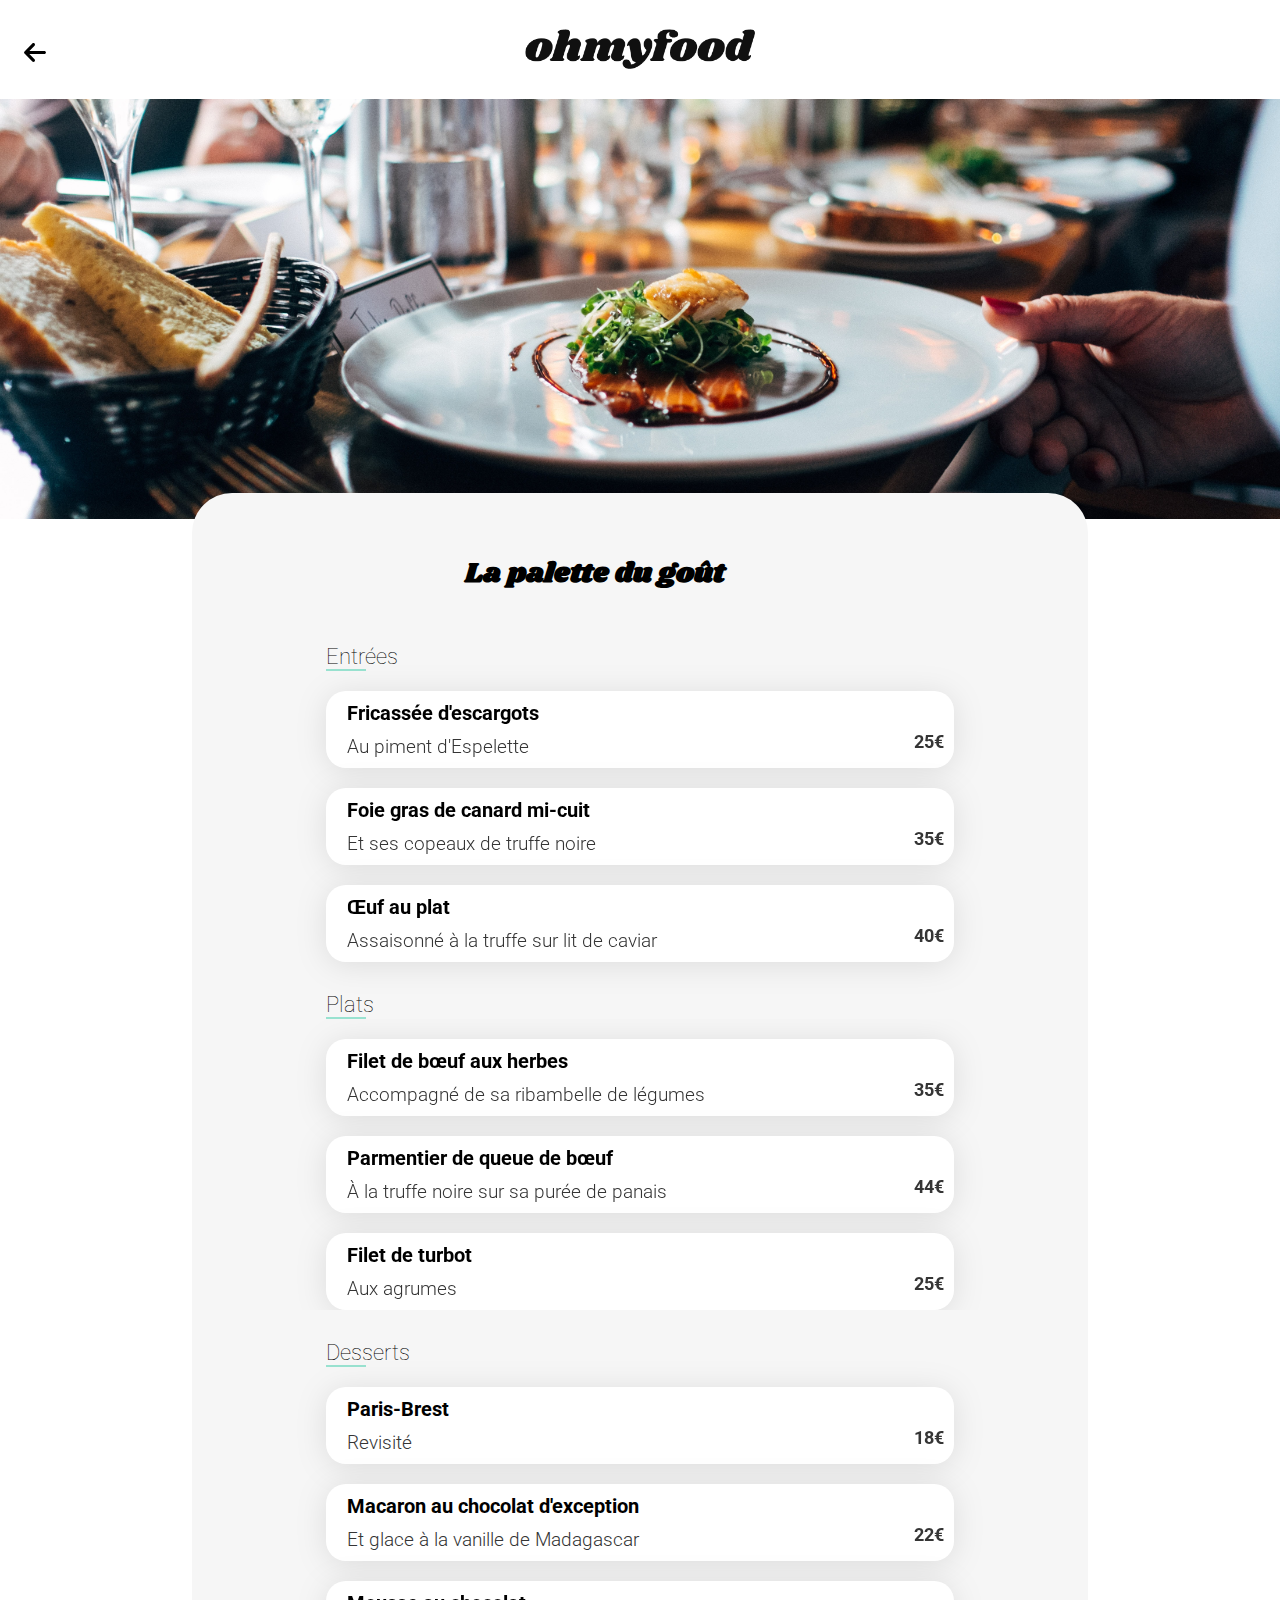
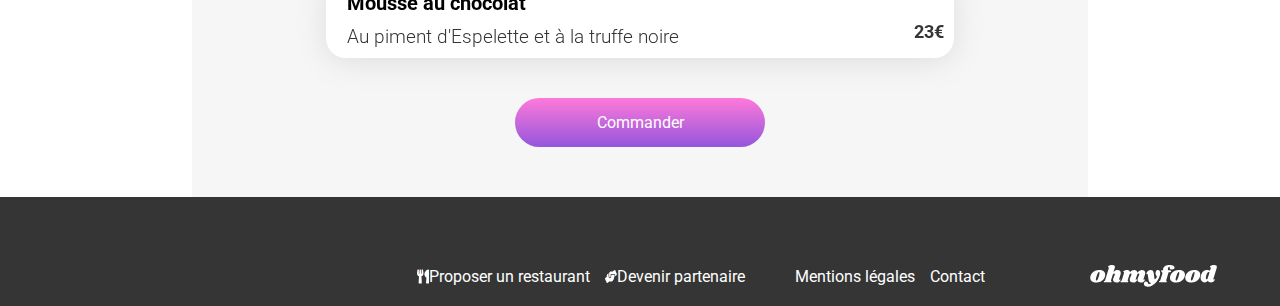
==== restaurants_menu/menu1.html @ 9980b06d "changement" ====
<!DOCTYPE html>
<html lang="fr">

<head>
    <meta charset="utf-8">
    <meta name="viewport" content="width=device-width, initial-scale=1.0">
    <title>ohmyfood</title>
    <link rel="preconnect" href="https://fonts.googleapis.com">
    <link rel="preconnect" href="https://fonts.gstatic.com" crossorigin>
    <link
        href="https://fonts.googleapis.com/css2?family=Roboto:ital,wght@0,100;0,300;0,400;0,500;0,700;0,900;1,100;1,300;1,400;1,500;1,700;1,900&display=swap"
        rel="stylesheet">
    <link rel="stylesheet" href="../style.css">
    <link rel="stylesheet" href="https://cdnjs.cloudflare.com/ajax/libs/font-awesome/6.5.2/css/all.min.css"
        integrity="sha512-SnH5WK+bZxgPHs44uWIX+LLJAJ9/2PkPKZ5QiAj6Ta86w+fsb2TkcmfRyVX3pBnMFcV7oQPJkl9QevSCWr3W6A=="
        crossorigin="anonymous" referrerpolicy="no-referrer" />
    <link rel="preconnect" href="https://fonts.googleapis.com">
    <link rel="preconnect" href="https://fonts.gstatic.com" crossorigin>
    <link href="https://fonts.googleapis.com/css2?family=Shrikhand&display=swap" rel="stylesheet">
</head>

<body class="background-gray">
    <header class="headmenu__background">
        <a href="../index.html"><img class="header__arrow" src="../images/logo/arrow.svg" alt="petite_fleche"></a>
        <div class="flex-center align__item">
            <img class="headmenu__logo margin-bottom" src="../images/logo/ohmyfood.png" alt="logomenu">
        </div>
        <div class="menu__image">
            <img class="headmenu__image headmenu__image_position" src="../images/restaurants/jay-wennington-N_Y88TWmGwA-unsplash.jpg"
                alt="Image de la chambre d'hôtel montrant un lit">
        </div>
    </header>
    <section class="menu__background">
        <div class="title__heart">
            <h2 class="headmenu__title margin-left">La palette du goût</h2>
            <div class="heart__check">
                <input class="heart__input heart__position" type="checkbox">
                <i class="fa-solid fa-heart fa-2x"></i>
                <i class="fa-regular fa-heart fa-2x"></i>
                </input>
            </div>
        </div>
        <h3 class="menu__recette menu__recette_padding margin-left">Entrées</h3>
            <div class="menu__all">
                <article class="menu__contain">
                    <div class="menu__card_txt">
                        <h4 class="menu__card_plat padding__left">Fricassée d'escargots</h4>
                        <p class="menu__card_acc padding__left">Au piment d'Espelette </p>
                    </div>
                    <div class="price">
                        <p class="menu__card_price">25€</p>
                        <div class="check"><img class="check__image" src="../images/logo/Check.svg" alt="logo-valide">
                        </div>
                    </div>
                </article>
                <article class="menu__contain">
                    <div class="menu__card_txt">
                        <h4 class="menu__card_plat padding__left">Foie gras de canard mi-cuit</h4>
                        <p class="menu__card_acc padding__left">Et ses copeaux de truffe noire</p>
                    </div>
                    <div class="price">
                        <p class="menu__card_price">35€</p>
                        <div class="check"><img class="check__image" src="../images/logo/Check.svg" alt="logo-valide">
                        </div>
                    </div>
                </article>
                <article class="menu__contain">
                    <div class="menu__card_txt truncate">
                        <h4 class="menu__card_plat padding__left">Œuf au plat</h4>
                        <p class="menu__card_acc padding__left truncate">Assaisonné à la truffe sur lit de caviar</p>
                    </div>
                    <div class="price">
                        <p class="menu__card_price">40€</p>
                        <div class="check"><img class="check__image" src="../images/logo/Check.svg" alt="logo-valide">
                        </div>
                    </div>
                </article>
            </div>
            <h3 class="menu__recette menu__recette_padding margin-left">Plats</h3>
                <div class="menu__all truncate">
                    <article class="menu__contain">
                        <div class="menu__card_txt truncate">
                            <h4 class="menu__card_plat padding__left menu__width">Filet de bœuf aux herbes</h4>
                            <p class="menu__card_acc padding__left truncate">Accompagné de sa ribambelle de légumes</p>
                        </div>
                        <div class="price">
                            <p class="price menu__card_price">35€</p>
                            <div class="check"><img class="check__image" src="../images/logo/Check.svg" alt="logo-valide">
                            </div>
                        </div>
                    </article>
                    <article class="menu__contain">
                        <div class="menu__card_txt truncate">
                            <h4 class="menu__card_plat padding__left">Parmentier de queue de bœuf</h4>
                            <p class="menu__card_acc padding__left truncate">À la truffe noire sur sa purée de panais
                            </p>
                        </div>
                        <div class="price">
                            <p class="menu__card_price">44€</p>
                            <div class="check"><img class="check__image" src="../images/logo/Check.svg" alt="logo-valide">
                            </div>
                        </div>
                    </article>
                    <article class="menu__contain">
                        <div class="menu__card_txt">
                            <h4 class="menu__card_plat padding__left">Filet de turbot</h4>
                            <p class="menu__card_acc padding__left">Aux agrumes</p>
                        </div>
                        <div class="price">
                            <p class="menu__card_price">25€</p>
                            <div class="check"><img class="check__image" src="../images/logo/Check.svg" alt="logo-valide">
                            </div>
                        </div>
                    </article>
                </div>
                <h3 class="menu__recette menu__recette_padding margin-left">Desserts</h3>
                    <div class="menu__all">
                        <article class="menu__contain">
                            <div class="menu__card_txt truncate">
                                <h4 class="menu__card_plat padding__left truncate">Paris-Brest</h4>
                                <p class="menu__card_acc padding__left truncate">Revisité </p>
                            </div>
                            <div class="price">
                                <p class="menu__card_price">18€</p>
                                <div class="check"><img class="check__image" src="../images/logo/Check.svg"
                                        alt="logo-valide"></div>
                            </div>
                        </article>
                        <article class="menu__contain">
                            <div class="menu__card_txt truncate">
                                <h4 class="menu__card_plat padding__left truncate">Macaron au chocolat d'exception </h4>
                                <p class="menu__card_acc padding__left truncate">Et glace à la vanille de Madagascar</p>
                            </div>
                            <div class="price">
                                <p class="menu__card_price">22€</p>
                                <div class="check"><img class="check__image" src="../images/logo/Check.svg"
                                        alt="logo-valide"></div>
                            </div>
                        </article>
                        <article class="menu__contain">
                            <div class="menu__card_txt truncate">
                                <h4 class="menu__card_plat padding__left">Mousse au chocolat</h4>
                                <p class="menu__card_acc padding__left truncate">Au piment d'Espelette et à la truffe
                                    noire</p>
                            </div>
                            <div class="price">
                                <p class="menu__card_price">23€</p>
                                <div class="check"><img class="check__image" src="../images/logo/Check.svg"
                                        alt="logo-valide"></div>
                            </div>
                        </article>
                    </div>
                    <div class="flex-center margin__top">
                        <bouton class="cta__button cta__button_txt center" type="button">Commander</bouton>
                    </div>
    </section>
	<footer class="footer">
		<img class="footer__logo logo__mobile" src="../images/logo/ohmyfoodwhite.svg" alt="logo-omf">
		<div class="footer__icones">
			<img src="../images/logo/fourchette.svg" alt="petite fourchette">
			<a class="footer__link" href="#">Proposer un restaurant</a>
		</div>
		<div class="footer__icones">
			<img src="../images/logo/changement.svg" alt="fleche-qui-se-croise">
			<a class="footer__link" href="#">Devenir partenaire</a>
		</div>
		<a class="footer__link footer__dekstop_margin" href="#">Mentions légales</a>
		<a class="footer__link" href="#">Contact</a>
		<img class="footer__logo footer__dekstop_logo" src="../images/logo/ohmyfoodwhite.svg" alt="logo-omf">
	</footer>
</body>
---- style.css ----
* {
  box-sizing: border-box;
}

html {
  scroll-behavior: smooth;
}

body {
  margin: 0 auto;
  font-family: "roboto", sans-serif;
}

#gradient-vertical {
  --color-stop-1: #9356DC;
  --color-stop-2: #FF79DA;
}

.flex-center {
  display: flex;
  justify-content: center;
}

.align__item {
  align-items: center;
}

.center {
  text-align: center;
}

h2,
h3 {
  font-size: 28px;
  padding-top: 30px;
  margin: 0;
}

.margin__top {
  margin-top: 40px;
}

.margin-left,
.margin-left_title {
  margin-left: 20px;
}

.padding__left {
  padding-left: 21px;
}

.top__radius {
  border-top-left-radius: 20px;
  border-top-right-radius: 20px;
}

p {
  color: #353535;
  font-size: 18px;
  font-weight: 300;
}

.white-space {
  white-space: nowrap;
}

a {
  text-decoration: none;
  color: #353535;
}

/*HEADER*/
.header__logo {
  width: 220px;
  margin-top: 20px;
  margin-bottom: 20px;
}

.header__location {
  gap: 15px;
  background-color: #EAEAEA;
  filter: drop-shadow(0px 2px 4px #7d7d7d);
}
.header__location p {
  font-weight: 500;
  color: #353535;
  gap: 10px;
}

/*CTA*/
.cta {
  background-color: #F6F6F6;
}

.cta__button {
  padding: 15px;
  width: 250px;
  background: linear-gradient(#FF79DA, #9356DC);
  border-radius: 30px;
  margin-bottom: 50px;
  transition: 300ms;
  border: white;
}
.cta__button:hover {
  opacity: 0.9;
  cursor: pointer;
  transform: scale(1.02);
}

.cta__button_txt {
  color: white;
  font-size: 16px;
}

/*Fonctionnement*/
.fonctionnement {
  margin-top: 50px;
  margin-bottom: 50px;
  display: flex;
  flex-direction: column;
  gap: 25px;
}
.fonctionnement img {
  width: 15px;
  margin-left: 10px;
}

.fonctionnement__button {
  z-index: 2;
  padding: 10px;
  width: 80%;
  border-radius: 25px;
  filter: drop-shadow(0px 2px 5px rgba(7, 7, 7, 0.2));
}

.fonctionnement__button_flex {
  display: flex;
  align-items: center;
  height: 70px;
  gap: 25px;
  background-color: #F6F6F6;
  color: black;
}

.fonctionnement__round {
  z-index: 3;
  position: relative;
  top: 22px;
  left: 10px;
  display: flex;
  justify-content: center;
  align-items: center;
  background-color: #9356DC;
  width: 22px;
  height: 22px;
  padding: 8px;
  border-radius: 50%/50%;
}

.fonctionnement__round_number {
  color: white;
  font-size: 14px;
}

/*Restaurants*/
.background__resto_mobile {
  background-color: #F6F6F6;
  position: relative;
  top: 10px;
}

.all__restocard {
  gap: 30px;
  display: flex;
  flex-direction: column;
  padding-bottom: 130px;
}
.all__restocard .restaurant__title {
  display: none;
}

.restaurant__title {
  display: none;
}

.restaurant__card {
  position: relative;
}

.restocard {
  justify-content: center;
  display: flex;
  flex-direction: column;
  width: 89%;
}
.restocard img {
  margin-top: 0px;
  -o-object-fit: cover;
     object-fit: cover;
  height: 250px;
  border-top-left-radius: 20px;
  border-top-right-radius: 20px;
}
.restocard .restocard__info {
  display: flex;
  justify-content: space-between;
  background-color: white;
  border-bottom-left-radius: 20px;
  border-bottom-right-radius: 20px;
  filter: drop-shadow(0px 3px 15px rgba(0, 0, 0, 0.1));
  padding: 10px 0px;
}
.restocard .restocard__info_title {
  font-size: large;
  padding: 0;
  margin-top: 10px;
}
.restocard .restocard__info_txt {
  margin-top: 5px;
  margin-bottom: 5px;
}

.restocard__nouveau {
  display: flex;
  justify-content: end;
  line-height: 0px;
  height: 0px;
}

.restocard__nouveau_position {
  position: relative;
  top: 10px;
  right: 20px;
}

.heart__position {
  position: relative;
  top: 30px;
}

.restocard__nouveau_badge {
  padding: 20px;
  background-color: #99E2D0;
  color: #008766;
  align-items: center;
  font-weight: 500;
}

.heart__check {
  display: flex;
  flex-direction: column;
  align-items: center;
  overflow: hidden;
  width: 70px;
  height: 50px;
}

.heart__check_position {
  position: absolute;
  bottom: 30px;
  right: 50px;
}

.heart__input {
  z-index: 100;
  flex-direction: column;
  height: 40px;
  width: 20px;
  opacity: 0;
}

.fa-solid {
  background: -webkit-linear-gradient(#FF79DA, #9356DC);
  background-clip: text;
  -webkit-background-clip: text;
  -webkit-text-fill-color: transparent;
  text-align: center;
  display: none !important;
  z-index: 10;
}

.fa-regular {
  cursor: pointer;
  z-index: 10;
}

.heart__input:checked + .fa-solid {
  display: block !important;
  display: flex;
  align-items: center;
}

/*footer*/
.footer {
  background-color: #353535;
  padding-left: 20px;
  display: flex;
  flex-direction: column;
}
.footer a {
  color: white;
}
.footer p {
  color: white;
  margin: 10px 0px;
  font-size: 16px;
  cursor: pointer;
}
.footer .footer__icones {
  display: flex;
  flex-direction: row;
}
.footer .footer__icones img {
  width: 12px;
}
.footer .footer__link {
  margin: 5px;
}
.footer .footer__logo {
  width: 180px;
  padding-top: 20px;
  padding-bottom: 20px;
}
.footer .footer__dekstop_logo {
  display: none;
}

@media (min-width: 1024px) {
  /*index version dekstop*/
  .title__homepage {
    font-size: 40px;
  }
  .header__location {
    filter: none;
  }
  /*Restaurants*/
  .background__resto {
    background-color: #F6F6F6;
    width: 100%;
  }
  .all__restocard {
    flex-direction: row;
    flex-wrap: wrap;
    justify-content: center;
    padding-bottom: 30px;
    gap: 0px;
    margin-top: 40px;
  }
  .all__restocard .restaurant__title {
    display: block;
  }
  .restaurant__title {
    display: block;
  }
  .restocard {
    display: flex;
    flex-direction: column;
    padding: 20px 20px;
  }
  .restocard img {
    margin-top: 0px;
    -o-object-fit: cover;
       object-fit: cover;
    height: 250px;
    border-top-left-radius: 20px;
    border-top-right-radius: 20px;
  }
  .restaurant__card {
    position: relative;
    width: 38%;
  }
  .padding__left_dekstop {
    padding-left: 15%;
  }
  .margin-left_title {
    margin-left: 0px;
  }
  /*Fonctionnement*/
  
  .fonctionnement {
    margin-top: 0px;
    margin-bottom: 0px;
    display: grid;
    grid-template-columns: 24% 24% 24%;
    justify-content: center;
    padding-bottom: 30px;
    padding-top: 40px;
    gap: 0px;
    padding-right: 80px;
    flex-wrap: wrap;
  }
  .fonctionnement__txt {
    width: 180px;
    margin-right: 80px;
  }
  .fonctionnement__button {
    display: flex;
    align-items: center;
    padding-left: 10px;
    padding-right: 0px;
    width: 90%;
    background-color: #F6F6F6;
    color: black;
    height: 70px;
  }
  .fonctionnement__button_flex {
    z-index: 2;
    padding: 10px;
    border-radius: 25px;
    filter: drop-shadow(0px 2px 5px rgba(7, 7, 7, 0.2));
  }
  .heart__check_position {
    position: absolute;
    bottom: 40px;
    right: 50px;
  }
  /*footer*/
  .footer {
    flex-direction: row;
    justify-content: flex-end;
    gap: 15px;
    padding-top: 60px;
    padding-right: 10px;
    padding-bottom: 10px;
  }
  .footer .footer__logo {
    margin-left: 60px;
    padding: 0;
  }
  .footer .footer__link {
    margin: 10px;
    margin-left: 0px;
    margin-right: 0px;
  }
  .footer .footer__dekstop_margin {
    margin-left: 35px;
  }
  .footer .footer__dekstop_logo {
    margin-left: 90px;
    display: block;
  }
  .logo__mobile {
    display: none;
  }
}
/*header menu*/
.header__arrow {
  width: 30px;
  height: 25px;
  position: relative;
  top: 40px;
  left: 20px;
}

.headmenu__background {
  background-color: white;
}

.headmenu__image {
  width: 100%;
  height: 420px;
  -o-object-fit: cover;
     object-fit: cover;
  z-index: 2;
}

.headmenu__image_position {
  position: relative;
  top: 35px;
}

.headmenu__title {
  font-family: "shrikhand", serif;
  font-size: 28px;
}

/*section menu*/
.headmenu__logo {
  width: 230px;
}

.title__heart {
  display: flex;
  flex-direction: row;
  justify-content: center;
  gap: 40px;
  align-items: center;
}

.heart__top {
  margin-top: 9px;
}

.menu__all {
  display: flex;
  flex-direction: column;
  align-items: center;
}

.menu__background {
  background-color: #F6F6F6;
  border-radius: 40px;
  border-bottom-right-radius: 0px;
  border-bottom-left-radius: 0px;
  z-index: 3;
  width: 100%;
  position: relative;
}

.menu__contain {
  display: flex;
  flex-direction: row;
  justify-content: space-between;
  width: 90%;
  border-radius: 20px;
  margin-top: 20px;
  background-color: white;
  filter: drop-shadow(0px 3px 15px rgba(0, 0, 0, 0.1));
  overflow: hidden;
}
.menu__contain:hover .menu__contain {
  margin: 0;
}

.menu__padding {
  padding-top: 10px;
  padding-bottom: 10px;
}

.menu__recette {
  font-size: 22px;
  font-weight: lighter;
}

.menu__recette_padding {
  border-bottom: #99E2D0 2px solid;
  width: 40px;
}

.menu__card_txt {
  width: 90%;
}

.menu__card_plat {
  font-size: 20px;
  margin-top: 10px;
  margin-bottom: 10px;
}

.menu__card_acc {
  font-size: 19px;
  margin-top: 10px;
  padding-bottom: 10px;
  margin-bottom: 0;
}

.menu__card_price {
  color: #353535;
  font-weight: bold;
  margin-top: 40px;
  margin-right: 5px;
  margin-bottom: 0px;
}

.check {
  background-color: #99e2D0;
  width: 70px;
  margin-right: -70px;
  transition: 440ms;
}

.check__image {
  position: relative;
  top: 26px;
  left: 21px;
  width: 23px;
}

.price {
  display: flex;
  flex-direction: row;
  gap: 20px;
}

.menu__contain:hover .check {
  margin: 0;
}

.truncate {
  overflow: hidden;
  white-space: nowrap;
  text-overflow: ellipsis;
}

@media screen and (min-width: 1024px) {
  .headmenu__image_position {
    top: 10px;
  }
  /*section menu*/
  .title__heart {
    display: flex;
    flex-direction: row;
    justify-content: center;
    gap: 40px;
    margin-bottom: 20px;
  }
  .menu__contain {
    display: flex;
    flex-direction: row;
    justify-content: space-between;
    width: 70%;
  }
  .menu__background {
    width: 70%;
    margin-right: auto;
    margin-left: auto;
    position: relative;
    bottom: 0;
    padding-top: 30px;
  }
  .menu__recette {
    font-size: 22px;
    font-weight: lighter;
    margin-left: 15%;
  }
  .menu__image {
    position: relative;
    top: 20px;
  }
  .check {
    background-color: #99e2D0;
    margin-right: -60px;
    width: 60px;
  }
  .check__image {
    position: relative;
    top: 26px;
    left: 18px;
    width: 23px;
  }
  .menu__card_price {
    margin-right: 5px;
  }
  .price {
    display: flex;
    flex-direction: row;
    gap: 5px;
  }
}/*# sourceMappingURL=style.css.map */
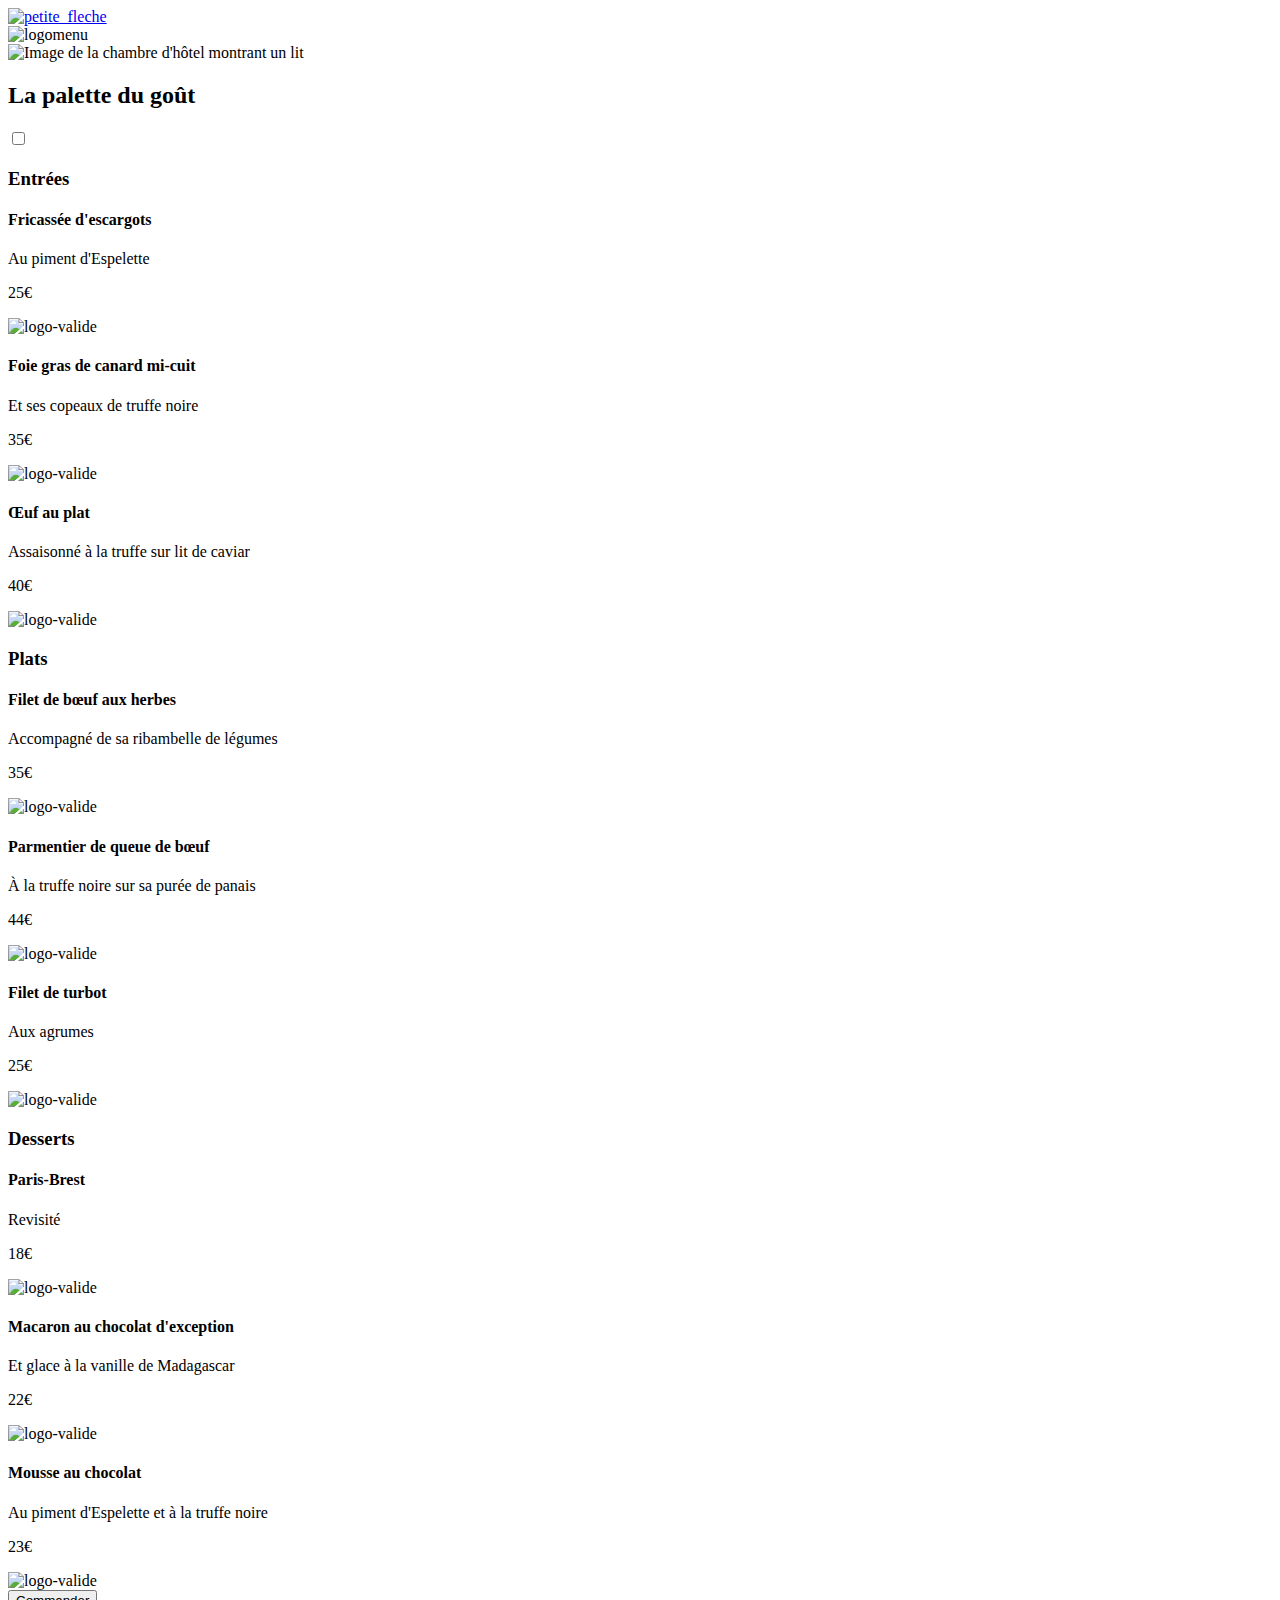
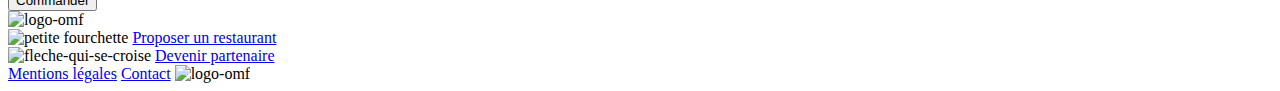
==== commit cba32587: "add_assets_files" ====
--- a/restaurants_menu/menu1.html
+++ b/restaurants_menu/menu1.html
@@ -10,7 +10,7 @@
     <link
         href="https://fonts.googleapis.com/css2?family=Roboto:ital,wght@0,100;0,300;0,400;0,500;0,700;0,900;1,100;1,300;1,400;1,500;1,700;1,900&display=swap"
         rel="stylesheet">
-    <link rel="stylesheet" href="../style.css">
+    <link rel="stylesheet" href="../assets/css/style.css">
     <link rel="stylesheet" href="https://cdnjs.cloudflare.com/ajax/libs/font-awesome/6.5.2/css/all.min.css"
         integrity="sha512-SnH5WK+bZxgPHs44uWIX+LLJAJ9/2PkPKZ5QiAj6Ta86w+fsb2TkcmfRyVX3pBnMFcV7oQPJkl9QevSCWr3W6A=="
         crossorigin="anonymous" referrerpolicy="no-referrer" />
@@ -21,12 +21,12 @@
 
 <body class="background-gray">
     <header class="headmenu__background">
-        <a href="../index.html"><img class="header__arrow" src="../images/logo/arrow.svg" alt="petite_fleche"></a>
+        <a href="../index.html"><img class="header__arrow" src="../assets/images/logo/arrow.svg" alt="petite_fleche"></a>
         <div class="flex-center align__item">
-            <img class="headmenu__logo margin-bottom" src="../images/logo/ohmyfood.png" alt="logomenu">
+            <img class="headmenu__logo margin-bottom" src="../assets/images/logo/ohmyfood.png" alt="logomenu">
         </div>
         <div class="menu__image">
-            <img class="headmenu__image headmenu__image_position" src="../images/restaurants/jay-wennington-N_Y88TWmGwA-unsplash.jpg"
+            <img class="headmenu__image headmenu__image_position" src="../assets/images/restaurants/jay-wennington-N_Y88TWmGwA-unsplash.jpg"
                 alt="Image de la chambre d'hôtel montrant un lit">
         </div>
     </header>
@@ -34,10 +34,9 @@
         <div class="title__heart">
             <h2 class="headmenu__title margin-left">La palette du goût</h2>
             <div class="heart__check">
-                <input class="heart__input heart__position" type="checkbox">
+                <input class="heart__input heart__position" type="checkbox" />
                 <i class="fa-solid fa-heart fa-2x"></i>
                 <i class="fa-regular fa-heart fa-2x"></i>
-                </input>
             </div>
         </div>
         <h3 class="menu__recette menu__recette_padding margin-left">Entrées</h3>
@@ -49,7 +48,7 @@
                     </div>
                     <div class="price">
                         <p class="menu__card_price">25€</p>
-                        <div class="check"><img class="check__image" src="../images/logo/Check.svg" alt="logo-valide">
+                        <div class="check"><img class="check__image" src="../assets/images/logo/Check.svg" alt="logo-valide">
                         </div>
                     </div>
                 </article>
@@ -60,7 +59,7 @@
                     </div>
                     <div class="price">
                         <p class="menu__card_price">35€</p>
-                        <div class="check"><img class="check__image" src="../images/logo/Check.svg" alt="logo-valide">
+                        <div class="check"><img class="check__image" src="../assets/images/logo/Check.svg" alt="logo-valide">
                         </div>
                     </div>
                 </article>
@@ -71,7 +70,7 @@
                     </div>
                     <div class="price">
                         <p class="menu__card_price">40€</p>
-                        <div class="check"><img class="check__image" src="../images/logo/Check.svg" alt="logo-valide">
+                        <div class="check"><img class="check__image" src="../assets/images/logo/Check.svg" alt="logo-valide">
                         </div>
                     </div>
                 </article>
@@ -85,7 +84,7 @@
                         </div>
                         <div class="price">
                             <p class="price menu__card_price">35€</p>
-                            <div class="check"><img class="check__image" src="../images/logo/Check.svg" alt="logo-valide">
+                            <div class="check"><img class="check__image" src="../assets/images/logo/Check.svg" alt="logo-valide">
                             </div>
                         </div>
                     </article>
@@ -97,7 +96,7 @@
                         </div>
                         <div class="price">
                             <p class="menu__card_price">44€</p>
-                            <div class="check"><img class="check__image" src="../images/logo/Check.svg" alt="logo-valide">
+                            <div class="check"><img class="check__image" src="../assets/images/logo/Check.svg" alt="logo-valide">
                             </div>
                         </div>
                     </article>
@@ -108,7 +107,7 @@
                         </div>
                         <div class="price">
                             <p class="menu__card_price">25€</p>
-                            <div class="check"><img class="check__image" src="../images/logo/Check.svg" alt="logo-valide">
+                            <div class="check"><img class="check__image" src="../assets/images/logo/Check.svg" alt="logo-valide">
                             </div>
                         </div>
                     </article>
@@ -122,7 +121,7 @@
                             </div>
                             <div class="price">
                                 <p class="menu__card_price">18€</p>
-                                <div class="check"><img class="check__image" src="../images/logo/Check.svg"
+                                <div class="check"><img class="check__image" src="../assets/images/logo/Check.svg"
                                         alt="logo-valide"></div>
                             </div>
                         </article>
@@ -133,7 +132,7 @@
                             </div>
                             <div class="price">
                                 <p class="menu__card_price">22€</p>
-                                <div class="check"><img class="check__image" src="../images/logo/Check.svg"
+                                <div class="check"><img class="check__image" src="../assets/images/logo/Check.svg"
                                         alt="logo-valide"></div>
                             </div>
                         </article>
@@ -145,27 +144,27 @@
                             </div>
                             <div class="price">
                                 <p class="menu__card_price">23€</p>
-                                <div class="check"><img class="check__image" src="../images/logo/Check.svg"
+                                <div class="check"><img class="check__image" src="../assets/images/logo/Check.svg"
                                         alt="logo-valide"></div>
                             </div>
                         </article>
                     </div>
                     <div class="flex-center margin__top">
-                        <bouton class="cta__button cta__button_txt center" type="button">Commander</bouton>
+                        <button class="cta__button cta__button_txt center" type="button">Commander</button>
                     </div>
     </section>
 	<footer class="footer">
-		<img class="footer__logo logo__mobile" src="../images/logo/ohmyfoodwhite.svg" alt="logo-omf">
+		<img class="footer__logo logo__mobile" src="../assets/images/logo/ohmyfoodwhite.svg" alt="logo-omf">
 		<div class="footer__icones">
-			<img src="../images/logo/fourchette.svg" alt="petite fourchette">
+			<img src="../assets/images/logo/fourchette.svg" alt="petite fourchette">
 			<a class="footer__link" href="#">Proposer un restaurant</a>
 		</div>
 		<div class="footer__icones">
-			<img src="../images/logo/changement.svg" alt="fleche-qui-se-croise">
+			<img src="../assets/images/logo/changement.svg" alt="fleche-qui-se-croise">
 			<a class="footer__link" href="#">Devenir partenaire</a>
 		</div>
 		<a class="footer__link footer__dekstop_margin" href="#">Mentions légales</a>
 		<a class="footer__link" href="#">Contact</a>
-		<img class="footer__logo footer__dekstop_logo" src="../images/logo/ohmyfoodwhite.svg" alt="logo-omf">
+		<img class="footer__logo footer__dekstop_logo" src="../assets/images/logo/ohmyfoodwhite.svg" alt="logo-omf">
 	</footer>
 </body>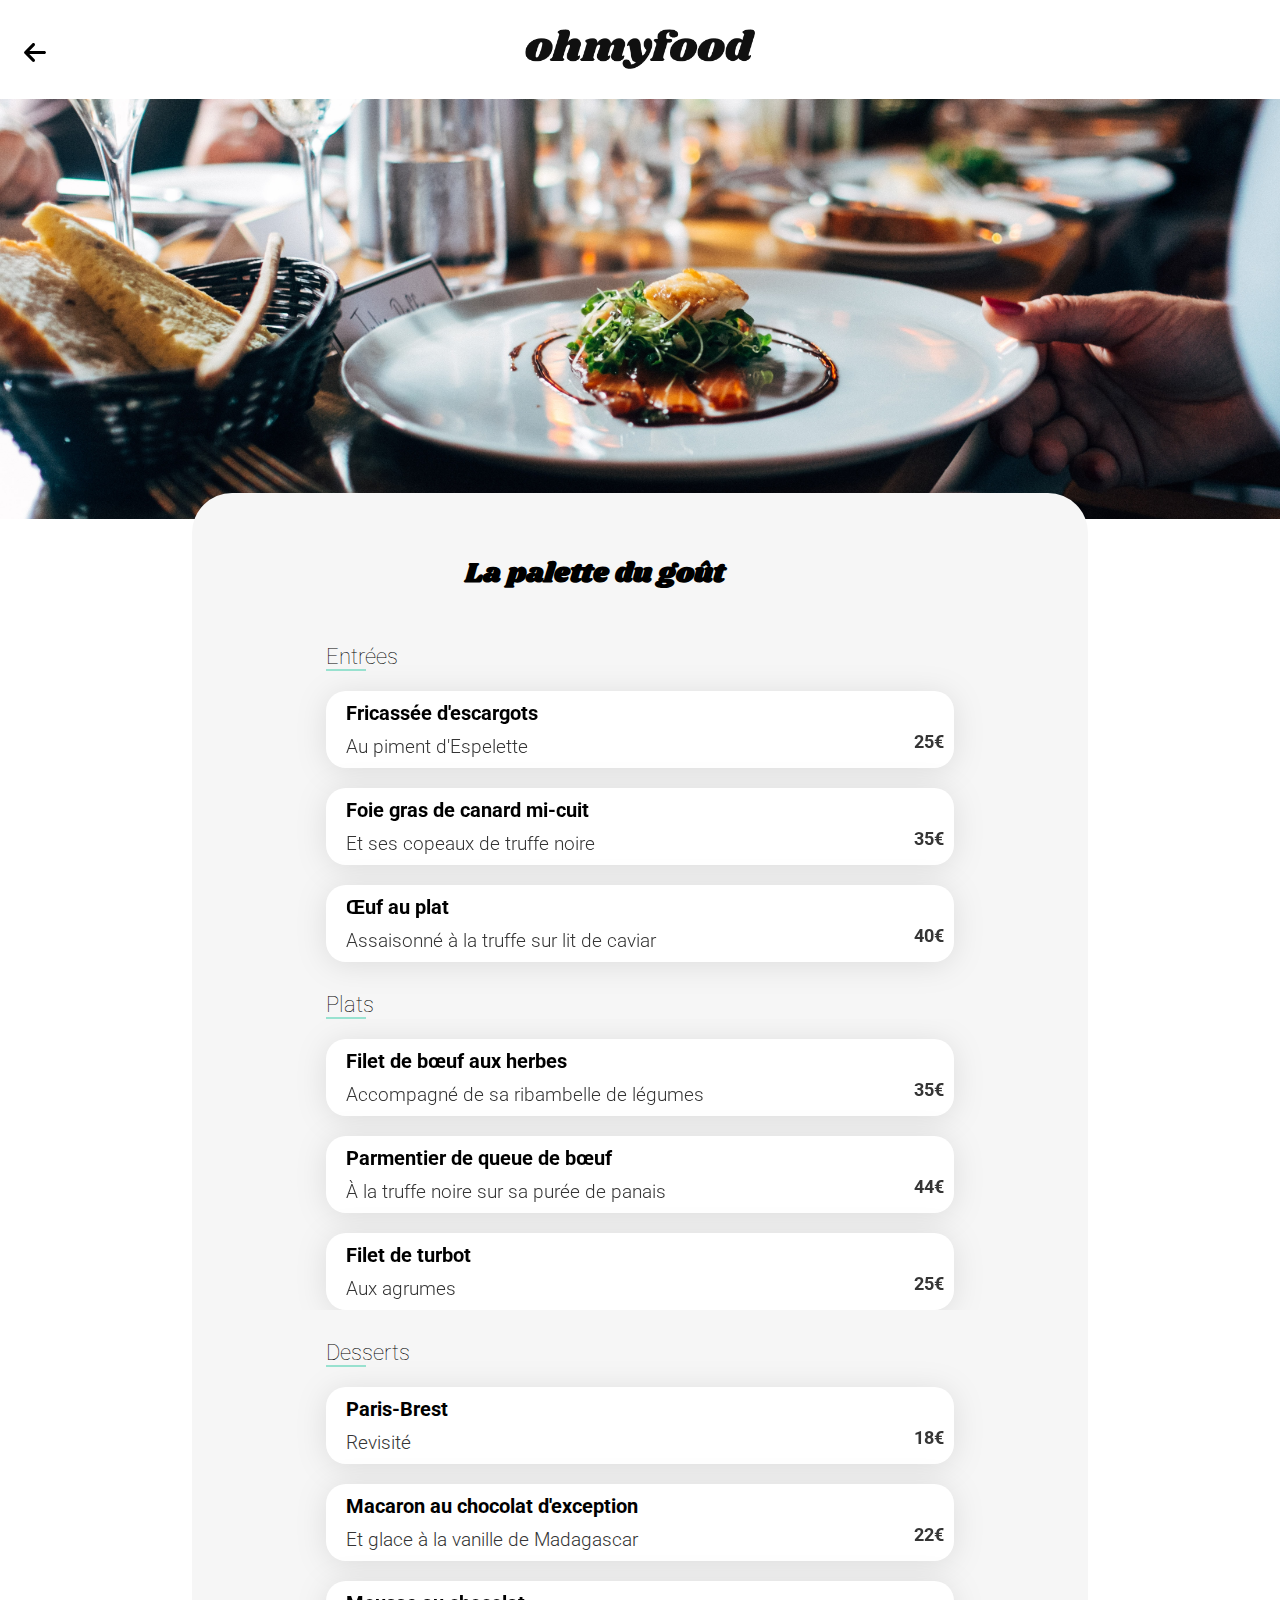
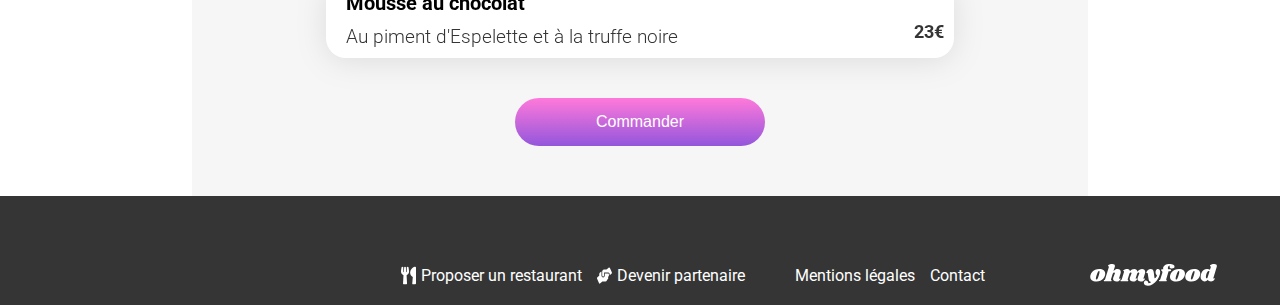
==== commit 70447df3: "correction_bug" ====
--- a/restaurants_menu/menu1.html
+++ b/restaurants_menu/menu1.html
@@ -21,12 +21,14 @@
 
 <body class="background-gray">
     <header class="headmenu__background">
-        <a href="../index.html"><img class="header__arrow" src="../assets/images/logo/arrow.svg" alt="petite_fleche"></a>
+        <a href="../index.html"><img class="header__arrow" src="../assets/images/logo/arrow.svg"
+                alt="petite_fleche"></a>
         <div class="flex-center align__item">
             <img class="headmenu__logo margin-bottom" src="../assets/images/logo/ohmyfood.png" alt="logomenu">
         </div>
         <div class="menu__image">
-            <img class="headmenu__image headmenu__image_position" src="../assets/images/restaurants/jay-wennington-N_Y88TWmGwA-unsplash.jpg"
+            <img class="headmenu__image headmenu__image_position"
+                src="../assets/images/restaurants/jay-wennington-N_Y88TWmGwA-unsplash.jpg"
                 alt="Image de la chambre d'hôtel montrant un lit">
         </div>
     </header>
@@ -40,131 +42,137 @@
             </div>
         </div>
         <h3 class="menu__recette menu__recette_padding margin-left">Entrées</h3>
-            <div class="menu__all">
-                <article class="menu__contain">
-                    <div class="menu__card_txt">
-                        <h4 class="menu__card_plat padding__left">Fricassée d'escargots</h4>
-                        <p class="menu__card_acc padding__left">Au piment d'Espelette </p>
+        <div class="menu__all">
+            <article class="menu__contain">
+                <div class="menu__card_txt">
+                    <h4 class="menu__card_plat padding__left">Fricassée d'escargots</h4>
+                    <p class="menu__card_acc padding__left">Au piment d'Espelette </p>
+                </div>
+                <div class="price">
+                    <p class="menu__card_price">25€</p>
+                    <div class="check"><img class="check__image" src="../assets/images/logo/Check.svg"
+                            alt="logo-valide">
                     </div>
-                    <div class="price">
-                        <p class="menu__card_price">25€</p>
-                        <div class="check"><img class="check__image" src="../assets/images/logo/Check.svg" alt="logo-valide">
-                        </div>
+                </div>
+            </article>
+            <article class="menu__contain">
+                <div class="menu__card_txt">
+                    <h4 class="menu__card_plat padding__left">Foie gras de canard mi-cuit</h4>
+                    <p class="menu__card_acc padding__left">Et ses copeaux de truffe noire</p>
+                </div>
+                <div class="price">
+                    <p class="menu__card_price">35€</p>
+                    <div class="check"><img class="check__image" src="../assets/images/logo/Check.svg"
+                            alt="logo-valide">
                     </div>
-                </article>
-                <article class="menu__contain">
-                    <div class="menu__card_txt">
-                        <h4 class="menu__card_plat padding__left">Foie gras de canard mi-cuit</h4>
-                        <p class="menu__card_acc padding__left">Et ses copeaux de truffe noire</p>
+                </div>
+            </article>
+            <article class="menu__contain">
+                <div class="menu__card_txt truncate">
+                    <h4 class="menu__card_plat padding__left">Œuf au plat</h4>
+                    <p class="menu__card_acc padding__left truncate">Assaisonné à la truffe sur lit de caviar</p>
+                </div>
+                <div class="price">
+                    <p class="menu__card_price">40€</p>
+                    <div class="check"><img class="check__image" src="../assets/images/logo/Check.svg"
+                            alt="logo-valide">
                     </div>
-                    <div class="price">
-                        <p class="menu__card_price">35€</p>
-                        <div class="check"><img class="check__image" src="../assets/images/logo/Check.svg" alt="logo-valide">
-                        </div>
+                </div>
+            </article>
+        </div>
+        <h3 class="menu__recette menu__recette_padding margin-left">Plats</h3>
+        <div class="menu__all truncate">
+            <article class="menu__contain">
+                <div class="menu__card_txt truncate">
+                    <h4 class="menu__card_plat padding__left menu__width">Filet de bœuf aux herbes</h4>
+                    <p class="menu__card_acc padding__left truncate">Accompagné de sa ribambelle de légumes</p>
+                </div>
+                <div class="price">
+                    <p class="price menu__card_price">35€</p>
+                    <div class="check"><img class="check__image" src="../assets/images/logo/Check.svg"
+                            alt="logo-valide">
                     </div>
-                </article>
-                <article class="menu__contain">
-                    <div class="menu__card_txt truncate">
-                        <h4 class="menu__card_plat padding__left">Œuf au plat</h4>
-                        <p class="menu__card_acc padding__left truncate">Assaisonné à la truffe sur lit de caviar</p>
+                </div>
+            </article>
+            <article class="menu__contain">
+                <div class="menu__card_txt truncate">
+                    <h4 class="menu__card_plat padding__left">Parmentier de queue de bœuf</h4>
+                    <p class="menu__card_acc padding__left truncate">À la truffe noire sur sa purée de panais
+                    </p>
+                </div>
+                <div class="price">
+                    <p class="menu__card_price">44€</p>
+                    <div class="check"><img class="check__image" src="../assets/images/logo/Check.svg"
+                            alt="logo-valide">
                     </div>
-                    <div class="price">
-                        <p class="menu__card_price">40€</p>
-                        <div class="check"><img class="check__image" src="../assets/images/logo/Check.svg" alt="logo-valide">
-                        </div>
+                </div>
+            </article>
+            <article class="menu__contain">
+                <div class="menu__card_txt">
+                    <h4 class="menu__card_plat padding__left">Filet de turbot</h4>
+                    <p class="menu__card_acc padding__left">Aux agrumes</p>
+                </div>
+                <div class="price">
+                    <p class="menu__card_price">25€</p>
+                    <div class="check"><img class="check__image" src="../assets/images/logo/Check.svg"
+                            alt="logo-valide">
                     </div>
-                </article>
-            </div>
-            <h3 class="menu__recette menu__recette_padding margin-left">Plats</h3>
-                <div class="menu__all truncate">
-                    <article class="menu__contain">
-                        <div class="menu__card_txt truncate">
-                            <h4 class="menu__card_plat padding__left menu__width">Filet de bœuf aux herbes</h4>
-                            <p class="menu__card_acc padding__left truncate">Accompagné de sa ribambelle de légumes</p>
-                        </div>
-                        <div class="price">
-                            <p class="price menu__card_price">35€</p>
-                            <div class="check"><img class="check__image" src="../assets/images/logo/Check.svg" alt="logo-valide">
-                            </div>
-                        </div>
-                    </article>
-                    <article class="menu__contain">
-                        <div class="menu__card_txt truncate">
-                            <h4 class="menu__card_plat padding__left">Parmentier de queue de bœuf</h4>
-                            <p class="menu__card_acc padding__left truncate">À la truffe noire sur sa purée de panais
-                            </p>
-                        </div>
-                        <div class="price">
-                            <p class="menu__card_price">44€</p>
-                            <div class="check"><img class="check__image" src="../assets/images/logo/Check.svg" alt="logo-valide">
-                            </div>
-                        </div>
-                    </article>
-                    <article class="menu__contain">
-                        <div class="menu__card_txt">
-                            <h4 class="menu__card_plat padding__left">Filet de turbot</h4>
-                            <p class="menu__card_acc padding__left">Aux agrumes</p>
-                        </div>
-                        <div class="price">
-                            <p class="menu__card_price">25€</p>
-                            <div class="check"><img class="check__image" src="../assets/images/logo/Check.svg" alt="logo-valide">
-                            </div>
-                        </div>
-                    </article>
                 </div>
-                <h3 class="menu__recette menu__recette_padding margin-left">Desserts</h3>
-                    <div class="menu__all">
-                        <article class="menu__contain">
-                            <div class="menu__card_txt truncate">
-                                <h4 class="menu__card_plat padding__left truncate">Paris-Brest</h4>
-                                <p class="menu__card_acc padding__left truncate">Revisité </p>
-                            </div>
-                            <div class="price">
-                                <p class="menu__card_price">18€</p>
-                                <div class="check"><img class="check__image" src="../assets/images/logo/Check.svg"
-                                        alt="logo-valide"></div>
-                            </div>
-                        </article>
-                        <article class="menu__contain">
-                            <div class="menu__card_txt truncate">
-                                <h4 class="menu__card_plat padding__left truncate">Macaron au chocolat d'exception </h4>
-                                <p class="menu__card_acc padding__left truncate">Et glace à la vanille de Madagascar</p>
-                            </div>
-                            <div class="price">
-                                <p class="menu__card_price">22€</p>
-                                <div class="check"><img class="check__image" src="../assets/images/logo/Check.svg"
-                                        alt="logo-valide"></div>
-                            </div>
-                        </article>
-                        <article class="menu__contain">
-                            <div class="menu__card_txt truncate">
-                                <h4 class="menu__card_plat padding__left">Mousse au chocolat</h4>
-                                <p class="menu__card_acc padding__left truncate">Au piment d'Espelette et à la truffe
-                                    noire</p>
-                            </div>
-                            <div class="price">
-                                <p class="menu__card_price">23€</p>
-                                <div class="check"><img class="check__image" src="../assets/images/logo/Check.svg"
-                                        alt="logo-valide"></div>
-                            </div>
-                        </article>
-                    </div>
-                    <div class="flex-center margin__top">
-                        <button class="cta__button cta__button_txt center" type="button">Commander</button>
-                    </div>
+            </article>
+        </div>
+        <h3 class="menu__recette menu__recette_padding margin-left">Desserts</h3>
+        <div class="menu__all">
+            <article class="menu__contain">
+                <div class="menu__card_txt truncate">
+                    <h4 class="menu__card_plat padding__left truncate">Paris-Brest</h4>
+                    <p class="menu__card_acc padding__left truncate">Revisité </p>
+                </div>
+                <div class="price">
+                    <p class="menu__card_price">18€</p>
+                    <div class="check"><img class="check__image" src="../assets/images/logo/Check.svg"
+                            alt="logo-valide"></div>
+                </div>
+            </article>
+            <article class="menu__contain">
+                <div class="menu__card_txt truncate">
+                    <h4 class="menu__card_plat padding__left truncate">Macaron au chocolat d'exception </h4>
+                    <p class="menu__card_acc padding__left truncate">Et glace à la vanille de Madagascar</p>
+                </div>
+                <div class="price">
+                    <p class="menu__card_price">22€</p>
+                    <div class="check"><img class="check__image" src="../assets/images/logo/Check.svg"
+                            alt="logo-valide"></div>
+                </div>
+            </article>
+            <article class="menu__contain">
+                <div class="menu__card_txt truncate">
+                    <h4 class="menu__card_plat padding__left">Mousse au chocolat</h4>
+                    <p class="menu__card_acc padding__left truncate">Au piment d'Espelette et à la truffe
+                        noire</p>
+                </div>
+                <div class="price">
+                    <p class="menu__card_price">23€</p>
+                    <div class="check"><img class="check__image" src="../assets/images/logo/Check.svg"
+                            alt="logo-valide"></div>
+                </div>
+            </article>
+        </div>
+        <div class="flex-center margin__top">
+            <button class="cta__button cta__button_txt center" type="button">Commander</button>
+        </div>
     </section>
-	<footer class="footer">
-		<img class="footer__logo logo__mobile" src="../assets/images/logo/ohmyfoodwhite.svg" alt="logo-omf">
-		<div class="footer__icones">
-			<img src="../assets/images/logo/fourchette.svg" alt="petite fourchette">
-			<a class="footer__link" href="#">Proposer un restaurant</a>
-		</div>
-		<div class="footer__icones">
-			<img src="../assets/images/logo/changement.svg" alt="fleche-qui-se-croise">
-			<a class="footer__link" href="#">Devenir partenaire</a>
-		</div>
-		<a class="footer__link footer__dekstop_margin" href="#">Mentions légales</a>
-		<a class="footer__link" href="#">Contact</a>
-		<img class="footer__logo footer__dekstop_logo" src="../assets/images/logo/ohmyfoodwhite.svg" alt="logo-omf">
-	</footer>
+    <footer class="footer">
+        <img class="footer__logo logo__mobile" src="../assets/images/logo/ohmyfoodwhite.svg" alt="logo-omf">
+        <div class="footer__icones">
+            <img src="../assets/images/logo/fourchette.svg" alt="petite fourchette">
+            <a class="footer__link" href="#">Proposer un restaurant</a>
+        </div>
+        <div class="footer__icones">
+            <img src="../assets/images/logo/changement.svg" alt="fleche-qui-se-croise">
+            <a class="footer__link" href="#">Devenir partenaire</a>
+        </div>
+        <a class="footer__link footer__dekstop_margin" href="#">Mentions légales</a>
+        <a class="footer__link" href="#">Contact</a>
+        <img class="footer__logo footer__dekstop_logo" src="../assets/images/logo/ohmyfoodwhite.svg" alt="logo-omf">
+    </footer>
 </body>--- a/assets/css/style.css
+++ b/assets/css/style.css
@@ -0,0 +1,686 @@
+/*Variable*/
+/*Mixin*/
+* {
+  box-sizing: border-box;
+}
+
+html {
+  scroll-behavior: smooth;
+}
+
+body {
+  margin: 0 auto;
+  font-family: "roboto", sans-serif;
+}
+
+h2,
+h3 {
+  font-size: 28px;
+  padding-top: 30px;
+  margin: 0;
+}
+
+p {
+  color: #353535;
+  font-size: 18px;
+  font-weight: 300;
+}
+
+a {
+  text-decoration: none;
+  color: #353535;
+}
+
+.flex-center {
+  display: flex;
+  justify-content: center;
+}
+
+.align__item {
+  align-items: center;
+}
+
+.center {
+  text-align: center;
+}
+
+.margin__top {
+  margin-top: 40px;
+}
+
+.margin-left,
+.margin-left_title {
+  margin-left: 20px;
+}
+
+.padding__left {
+  padding-left: 20px;
+}
+
+/*HEADER*/
+.header__logo {
+  width: 220px;
+  margin-top: 20px;
+  margin-bottom: 20px;
+}
+
+.header__location {
+  gap: 15px;
+  background-color: #EAEAEA;
+  filter: drop-shadow(0px 2px 4px #7d7d7d);
+}
+
+.header__location p {
+  font-weight: 500;
+  color: #353535;
+  gap: 10px;
+}
+
+/*CTA*/
+.cta {
+  background-color: #F6F6F6;
+}
+
+.cta__button {
+  border: white;
+  background: linear-gradient(#FF79DA, #9356DC);
+  padding: 15px;
+  width: 250px;
+  border-radius: 30px;
+  margin-bottom: 50px;
+  transition: 300ms;
+}
+
+.cta__button:hover {
+  opacity: 0.9;
+  cursor: pointer;
+  transform: scale(1.02);
+}
+
+.cta__button_txt {
+  color: white;
+  font-size: 16px;
+}
+
+/*Fonctionnement*/
+.fonctionnement {
+  display: flex;
+  flex-direction: column;
+  margin-top: 50px;
+  margin-bottom: 50px;
+  gap: 25px;
+}
+
+.fonctionnement img {
+  width: 15px;
+  margin-left: 10px;
+}
+
+.fonctionnement__button {
+  z-index: 2;
+  padding: 10px;
+  width: 80%;
+  border-radius: 25px;
+  filter: drop-shadow(0px 2px 5px rgba(7, 7, 7, 0.2));
+}
+
+.fonctionnement__button_flex {
+  display: flex;
+  align-items: center;
+  height: 70px;
+  gap: 25px;
+  background-color: #F6F6F6;
+  color: black;
+}
+
+.fonctionnement__round {
+  display: flex;
+  justify-content: center;
+  align-items: center;
+  z-index: 3;
+  position: relative;
+  top: 25px;
+  left: 10px;
+  background-color: #9356DC;
+  width: 22px;
+  height: 22px;
+  padding: 10px;
+  border-radius: 50%/50%;
+}
+
+.fonctionnement__round_number {
+  color: white;
+  font-size: 14px;
+}
+
+/*Restaurants*/
+.background__resto_mobile {
+  background-color: #F6F6F6;
+  position: relative;
+  top: 10px;
+}
+
+.all__restocard {
+  display: flex;
+  flex-direction: column;
+  gap: 30px;
+  padding-bottom: 130px;
+}
+
+.all__restocard .restaurant__title {
+  display: none;
+}
+
+.restaurant__title {
+  display: none;
+}
+
+.restaurant__card {
+  position: relative;
+}
+
+.restocard {
+  display: flex;
+  flex-direction: column;
+  justify-content: center;
+  width: 89%;
+}
+
+.restocard img {
+  margin-top: 0px;
+  -o-object-fit: cover;
+  object-fit: cover;
+  height: 250px;
+  border-top-left-radius: 20px;
+  border-top-right-radius: 20px;
+}
+
+.restocard .restocard__info {
+  display: flex;
+  justify-content: space-between;
+  background-color: white;
+  border-bottom-left-radius: 20px;
+  border-bottom-right-radius: 20px;
+  filter: drop-shadow(0px 3px 15px rgba(0, 0, 0, 0.1));
+  padding: 10px 0px;
+}
+
+.restocard .restocard__info_title {
+  font-size: large;
+  padding: 0;
+  margin-top: 10px;
+}
+
+.restocard .restocard__info_txt {
+  margin-top: 5px;
+  margin-bottom: 5px;
+}
+
+.restocard__nouveau {
+  display: flex;
+  justify-content: end;
+  line-height: 0px;
+  height: 0px;
+}
+
+.restocard__nouveau_position {
+  position: relative;
+  top: 10px;
+  right: 20px;
+}
+
+.heart__position {
+  position: relative;
+  top: 30px;
+}
+
+.restocard__nouveau_badge {
+  padding: 20px;
+  background-color: #99E2D0;
+  color: #008766;
+  align-items: center;
+  font-weight: 500;
+}
+
+.heart__check {
+  display: flex;
+  flex-direction: column;
+  align-items: center;
+  overflow: hidden;
+  width: 70px;
+  height: 50px;
+}
+
+.heart__check_position {
+  position: absolute;
+  bottom: 30px;
+  right: 50px;
+}
+
+.heart__input {
+  flex-direction: column;
+  z-index: 100;
+  height: 40px;
+  width: 20px;
+  opacity: 0;
+}
+
+.fa-solid {
+  background: -webkit-linear-gradient(#FF79DA, #9356DC);
+  background-clip: text;
+  -webkit-background-clip: text;
+  -webkit-text-fill-color: transparent;
+  text-align: center;
+  display: none !important;
+  z-index: 10;
+}
+
+.fa-regular {
+  cursor: pointer;
+  z-index: 10;
+}
+
+.heart__input:checked+.fa-solid {
+  display: block !important;
+  display: flex;
+  align-items: center;
+}
+
+/*footer*/
+.footer {
+  background-color: #353535;
+  display: flex;
+  flex-direction: column;
+  padding-left: 20px;
+}
+
+.footer a {
+  color: white;
+}
+
+.footer p {
+  color: white;
+  margin: 10px 0px;
+  font-size: 16px;
+  cursor: pointer;
+}
+
+.footer .footer__icones {
+  display: flex;
+  flex-direction: row;
+  gap: 5px;
+}
+
+.footer .footer__icones img {
+  width: 15px;
+}
+
+.footer .footer__link {
+  margin: 5px;
+}
+
+.footer .footer__logo {
+  width: 180px;
+  padding-top: 20px;
+  padding-bottom: 20px;
+}
+
+.footer .footer__dekstop_logo {
+  display: none;
+}
+
+@media (min-width: 1024px) {
+
+  /*index version dekstop*/
+  .title__homepage {
+    font-size: 40px;
+  }
+
+  .header__location {
+    filter: none;
+  }
+
+  /*Restaurants*/
+  .background__resto {
+    background-color: #F6F6F6;
+    width: 100%;
+  }
+
+  .all__restocard {
+    flex-direction: row;
+    flex-wrap: wrap;
+    justify-content: center;
+    padding-bottom: 30px;
+    gap: 0px;
+    margin-top: 40px;
+  }
+
+  .all__restocard .restaurant__title {
+    display: block;
+  }
+
+  .restaurant__title {
+    display: block;
+  }
+
+  .restocard {
+    display: flex;
+    flex-direction: column;
+    padding: 20px 20px;
+  }
+
+  .restocard img {
+    margin-top: 0px;
+    -o-object-fit: cover;
+    object-fit: cover;
+    height: 250px;
+    border-top-left-radius: 20px;
+    border-top-right-radius: 20px;
+  }
+
+  .restaurant__card {
+    position: relative;
+    width: 40%;
+  }
+
+  .padding__left_dekstop {
+    padding-left: 15%;
+  }
+
+  .margin-left_title {
+    margin-left: 0px;
+  }
+
+  /*Fonctionnement*/
+  .fonctionnement {
+    display: grid;
+    justify-content: center;
+    margin-top: 0px;
+    margin-bottom: 0px;
+    grid-template-columns: 24% 24% 24%;
+    padding-bottom: 30px;
+    padding-top: 40px;
+    padding-right: 80px;
+    gap: 0px;
+  }
+
+  .fonctionnement__txt {
+    width: 180px;
+    margin-right: 80px;
+  }
+
+  .fonctionnement__button {
+    display: flex;
+    align-items: center;
+    padding-left: 10px;
+    padding-right: 0px;
+    width: 90%;
+    background-color: #F6F6F6;
+    color: black;
+    height: 70px;
+  }
+
+  .fonctionnement__button_flex {
+    z-index: 2;
+    padding: 10px;
+    border-radius: 25px;
+    filter: drop-shadow(0px 2px 5px rgba(7, 7, 7, 0.2));
+  }
+
+  .heart__check_position {
+    position: absolute;
+    bottom: 45px;
+    right: 55px;
+  }
+
+  /*footer*/
+  .footer {
+    flex-direction: row;
+    justify-content: flex-end;
+    gap: 15px;
+    padding-top: 60px;
+    padding-right: 10px;
+    padding-bottom: 10px;
+  }
+
+  .footer .footer__logo {
+    margin-left: 60px;
+    padding: 0;
+  }
+
+  .footer .footer__link {
+    margin: 10px;
+    margin-left: 0px;
+    margin-right: 0px;
+  }
+
+  .footer .footer__dekstop_margin {
+    margin-left: 35px;
+  }
+
+  .footer .footer__dekstop_logo {
+    margin-left: 90px;
+    display: block;
+  }
+
+  .logo__mobile {
+    display: none;
+  }
+}
+
+/*header menu*/
+.header__arrow {
+  position: relative;
+  width: 30px;
+  height: 25px;
+  top: 40px;
+  left: 20px;
+}
+
+.headmenu__background {
+  background-color: white;
+}
+
+.headmenu__image {
+  -o-object-fit: cover;
+  object-fit: cover;
+  width: 100%;
+  height: 420px;
+  z-index: 2;
+}
+
+.headmenu__image_position {
+  position: relative;
+  top: 35px;
+}
+
+.headmenu__title {
+  font-family: "shrikhand", serif;
+  font-size: 28px;
+}
+
+/*section menu*/
+.headmenu__logo {
+  width: 230px;
+}
+
+.title__heart {
+  display: flex;
+  flex-direction: row;
+  justify-content: center;
+  align-items: center;
+  gap: 40px;
+}
+
+.heart__top {
+  margin-top: 9px;
+}
+
+.menu__all {
+  display: flex;
+  flex-direction: column;
+  align-items: center;
+}
+
+.menu__background {
+  position: relative;
+  background-color: #F6F6F6;
+  border-radius: 40px;
+  border-bottom-right-radius: 0px;
+  border-bottom-left-radius: 0px;
+  z-index: 3;
+  width: 100%;
+}
+
+.menu__contain {
+  display: flex;
+  flex-direction: row;
+  justify-content: space-between;
+  background-color: white;
+  width: 90%;
+  border-radius: 20px;
+  margin-top: 20px;
+  filter: drop-shadow(0px 3px 15px rgba(0, 0, 0, 0.1));
+  overflow: hidden;
+}
+
+.menu__contain:hover .menu__contain {
+  margin: 0;
+}
+
+.menu__padding {
+  padding-top: 10px;
+  padding-bottom: 10px;
+}
+
+.menu__recette {
+  font-size: 22px;
+  font-weight: lighter;
+}
+
+.menu__recette_padding {
+  border-bottom: #99E2D0 2px solid;
+  width: 40px;
+}
+
+.menu__card_txt {
+  width: 90%;
+}
+
+.menu__card_plat {
+  font-size: 20px;
+  margin-top: 10px;
+  margin-bottom: 10px;
+}
+
+.menu__card_acc {
+  font-size: 19px;
+  margin-top: 10px;
+  padding-bottom: 10px;
+  margin-bottom: 0;
+}
+
+.menu__card_price {
+  color: #353535;
+  font-weight: bold;
+  margin-top: 40px;
+  margin-right: 5px;
+  margin-bottom: 0px;
+}
+
+.check {
+  background-color: #99E2D0;
+  width: 70px;
+  margin-right: -70px;
+  transition: 440ms;
+}
+
+.check__image {
+  position: relative;
+  top: 26px;
+  left: 21px;
+  width: 23px;
+}
+
+.price {
+  display: flex;
+  flex-direction: row;
+  gap: 20px;
+}
+
+.menu__contain:hover .check {
+  margin: 0;
+}
+
+.truncate {
+  overflow: hidden;
+  white-space: nowrap;
+  text-overflow: ellipsis;
+}
+
+@media screen and (min-width: 1024px) {
+  .headmenu__image_position {
+    top: 10px;
+  }
+
+  /*section menu*/
+  .title__heart {
+    display: flex;
+    flex-direction: row;
+    justify-content: center;
+    gap: 40px;
+    margin-bottom: 20px;
+  }
+
+  .menu__contain {
+    display: flex;
+    flex-direction: row;
+    justify-content: space-between;
+    width: 70%;
+  }
+
+  .menu__background {
+    position: relative;
+    margin-right: auto;
+    margin-left: auto;
+    width: 70%;
+    bottom: 0;
+    padding-top: 30px;
+  }
+
+  .menu__recette {
+    font-size: 22px;
+    font-weight: lighter;
+    margin-left: 15%;
+  }
+
+  .menu__image {
+    position: relative;
+    top: 20px;
+  }
+
+  .check {
+    background-color: #99E2D0;
+    margin-right: -60px;
+    width: 60px;
+  }
+
+  .check__image {
+    position: relative;
+    top: 26px;
+    left: 18px;
+    width: 23px;
+  }
+
+  .menu__card_price {
+    margin-right: 5px;
+  }
+
+  .price {
+    display: flex;
+    flex-direction: row;
+    gap: 5px;
+  }
+}
+
+/*# sourceMappingURL=style.css.map */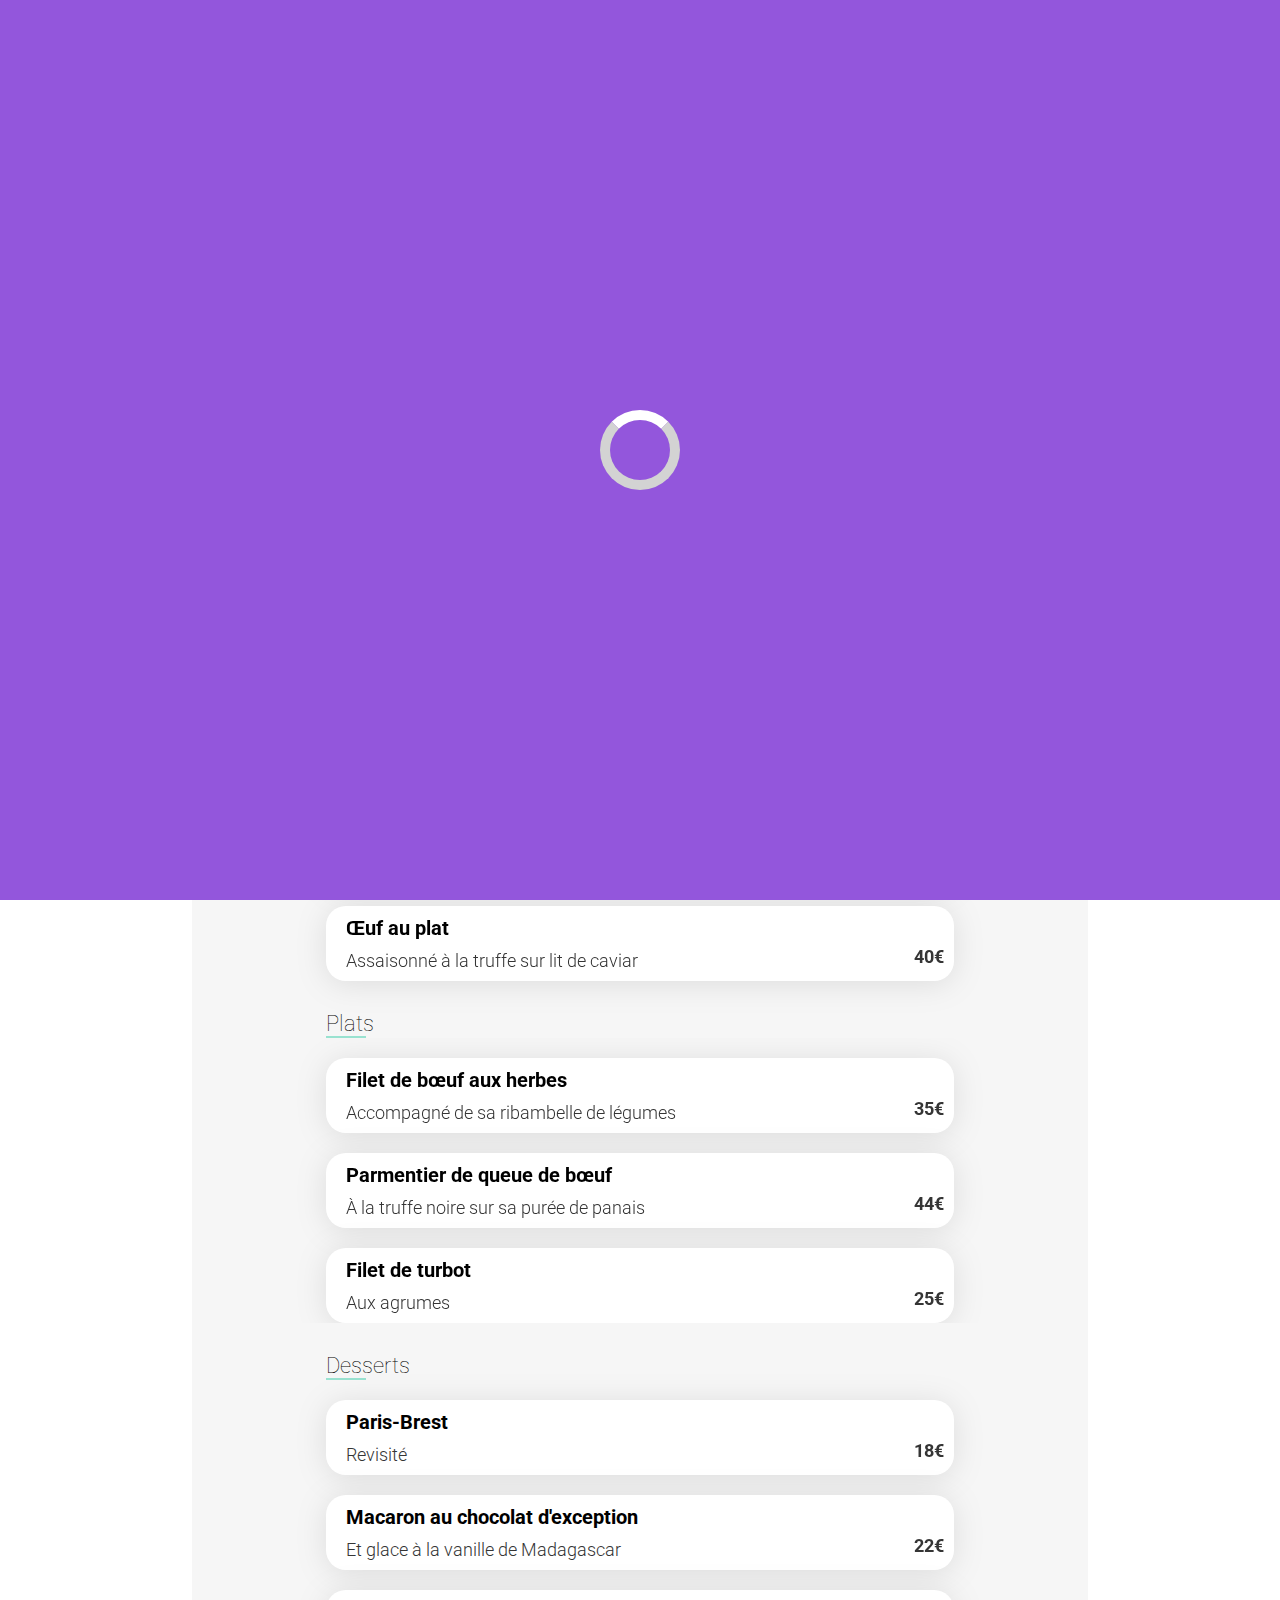
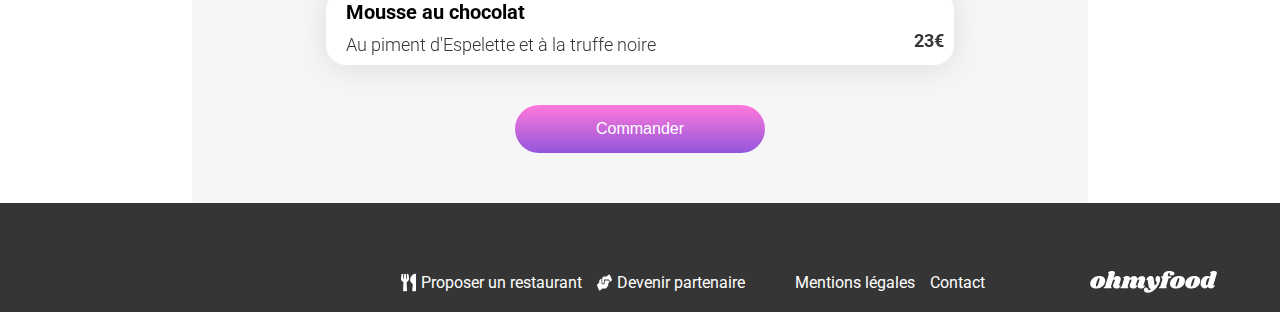
==== commit 92d3c289: "ajout du loader" ====
--- a/restaurants_menu/menu1.html
+++ b/restaurants_menu/menu1.html
@@ -20,6 +20,8 @@
 </head>
 
 <body class="background-gray">
+    <span class="loading-spinner"></span>
+
     <header class="headmenu__background">
         <a href="../index.html"><img class="header__arrow" src="../assets/images/logo/arrow.svg"
                 alt="petite_fleche"></a>
@@ -45,7 +47,7 @@
         <div class="menu__all">
             <article class="menu__contain">
                 <div class="menu__card_txt">
-                    <h4 class="menu__card_plat padding__left">Fricassée d'escargots</h4>
+                    <h4 class="menu__card_meal padding__left">Fricassée d'escargots</h4>
                     <p class="menu__card_acc padding__left">Au piment d'Espelette </p>
                 </div>
                 <div class="price">
@@ -57,7 +59,7 @@
             </article>
             <article class="menu__contain">
                 <div class="menu__card_txt">
-                    <h4 class="menu__card_plat padding__left">Foie gras de canard mi-cuit</h4>
+                    <h4 class="menu__card_meal padding__left">Foie gras de canard mi-cuit</h4>
                     <p class="menu__card_acc padding__left">Et ses copeaux de truffe noire</p>
                 </div>
                 <div class="price">
@@ -69,7 +71,7 @@
             </article>
             <article class="menu__contain">
                 <div class="menu__card_txt truncate">
-                    <h4 class="menu__card_plat padding__left">Œuf au plat</h4>
+                    <h4 class="menu__card_meal padding__left">Œuf au plat</h4>
                     <p class="menu__card_acc padding__left truncate">Assaisonné à la truffe sur lit de caviar</p>
                 </div>
                 <div class="price">
@@ -84,7 +86,7 @@
         <div class="menu__all truncate">
             <article class="menu__contain">
                 <div class="menu__card_txt truncate">
-                    <h4 class="menu__card_plat padding__left menu__width">Filet de bœuf aux herbes</h4>
+                    <h4 class="menu__card_meal padding__left menu__width">Filet de bœuf aux herbes</h4>
                     <p class="menu__card_acc padding__left truncate">Accompagné de sa ribambelle de légumes</p>
                 </div>
                 <div class="price">
@@ -96,7 +98,7 @@
             </article>
             <article class="menu__contain">
                 <div class="menu__card_txt truncate">
-                    <h4 class="menu__card_plat padding__left">Parmentier de queue de bœuf</h4>
+                    <h4 class="menu__card_meal padding__left">Parmentier de queue de bœuf</h4>
                     <p class="menu__card_acc padding__left truncate">À la truffe noire sur sa purée de panais
                     </p>
                 </div>
@@ -109,7 +111,7 @@
             </article>
             <article class="menu__contain">
                 <div class="menu__card_txt">
-                    <h4 class="menu__card_plat padding__left">Filet de turbot</h4>
+                    <h4 class="menu__card_meal padding__left">Filet de turbot</h4>
                     <p class="menu__card_acc padding__left">Aux agrumes</p>
                 </div>
                 <div class="price">
@@ -124,7 +126,7 @@
         <div class="menu__all">
             <article class="menu__contain">
                 <div class="menu__card_txt truncate">
-                    <h4 class="menu__card_plat padding__left truncate">Paris-Brest</h4>
+                    <h4 class="menu__card_meal padding__left truncate">Paris-Brest</h4>
                     <p class="menu__card_acc padding__left truncate">Revisité </p>
                 </div>
                 <div class="price">
@@ -135,7 +137,7 @@
             </article>
             <article class="menu__contain">
                 <div class="menu__card_txt truncate">
-                    <h4 class="menu__card_plat padding__left truncate">Macaron au chocolat d'exception </h4>
+                    <h4 class="menu__card_meal padding__left truncate">Macaron au chocolat d'exception </h4>
                     <p class="menu__card_acc padding__left truncate">Et glace à la vanille de Madagascar</p>
                 </div>
                 <div class="price">
@@ -146,7 +148,7 @@
             </article>
             <article class="menu__contain">
                 <div class="menu__card_txt truncate">
-                    <h4 class="menu__card_plat padding__left">Mousse au chocolat</h4>
+                    <h4 class="menu__card_meal padding__left">Mousse au chocolat</h4>
                     <p class="menu__card_acc padding__left truncate">Au piment d'Espelette et à la truffe
                         noire</p>
                 </div>
--- a/assets/css/style.css
+++ b/assets/css/style.css
@@ -60,8 +60,7 @@
 /*HEADER*/
 .header__logo {
   width: 220px;
-  margin-top: 20px;
-  margin-bottom: 20px;
+  margin: 20px 0px 20px 0px;
 }
 
 .header__location {
@@ -69,7 +68,6 @@
   background-color: #EAEAEA;
   filter: drop-shadow(0px 2px 4px #7d7d7d);
 }
-
 .header__location p {
   font-weight: 500;
   color: #353535;
@@ -82,15 +80,15 @@
 }
 
 .cta__button {
+  position: relative;
   border: white;
   background: linear-gradient(#FF79DA, #9356DC);
   padding: 15px;
   width: 250px;
   border-radius: 30px;
   margin-bottom: 50px;
-  transition: 300ms;
-}
-
+  transition: all 300ms;
+}
 .cta__button:hover {
   opacity: 0.9;
   cursor: pointer;
@@ -106,14 +104,11 @@
 .fonctionnement {
   display: flex;
   flex-direction: column;
-  margin-top: 50px;
-  margin-bottom: 50px;
+  margin: 50px 0px 50px 0px;
   gap: 25px;
 }
-
 .fonctionnement img {
   width: 15px;
-  margin-left: 10px;
 }
 
 .fonctionnement__button {
@@ -122,18 +117,17 @@
   width: 80%;
   border-radius: 25px;
   filter: drop-shadow(0px 2px 5px rgba(7, 7, 7, 0.2));
-}
-
-.fonctionnement__button_flex {
   display: flex;
   align-items: center;
   height: 70px;
-  gap: 25px;
+  gap: 20px;
   background-color: #F6F6F6;
   color: black;
+  transition: 0.2s;
 }
 
 .fonctionnement__round {
+  background-color: #9356DC;
   display: flex;
   justify-content: center;
   align-items: center;
@@ -141,14 +135,12 @@
   position: relative;
   top: 25px;
   left: 10px;
-  background-color: #9356DC;
-  width: 22px;
-  height: 22px;
+  width: 25px;
+  height: 25px;
   padding: 10px;
   border-radius: 50%/50%;
 }
-
-.fonctionnement__round_number {
+.fonctionnement__round p {
   color: white;
   font-size: 14px;
 }
@@ -166,7 +158,6 @@
   gap: 30px;
   padding-bottom: 130px;
 }
-
 .all__restocard .restaurant__title {
   display: none;
 }
@@ -185,16 +176,13 @@
   justify-content: center;
   width: 89%;
 }
-
 .restocard img {
   margin-top: 0px;
-  -o-object-fit: cover;
   object-fit: cover;
   height: 250px;
   border-top-left-radius: 20px;
   border-top-right-radius: 20px;
 }
-
 .restocard .restocard__info {
   display: flex;
   justify-content: space-between;
@@ -204,42 +192,40 @@
   filter: drop-shadow(0px 3px 15px rgba(0, 0, 0, 0.1));
   padding: 10px 0px;
 }
-
 .restocard .restocard__info_title {
   font-size: large;
   padding: 0;
   margin-top: 10px;
 }
-
 .restocard .restocard__info_txt {
   margin-top: 5px;
   margin-bottom: 5px;
 }
 
-.restocard__nouveau {
+.restocard__new {
   display: flex;
   justify-content: end;
   line-height: 0px;
   height: 0px;
 }
 
-.restocard__nouveau_position {
+.restocard__new_position {
   position: relative;
   top: 10px;
   right: 20px;
 }
 
-.heart__position {
-  position: relative;
-  top: 30px;
-}
-
-.restocard__nouveau_badge {
+.restocard__new_badge {
   padding: 20px;
   background-color: #99E2D0;
   color: #008766;
   align-items: center;
   font-weight: 500;
+}
+
+.heart__position {
+  position: relative;
+  top: 25px;
 }
 
 .heart__check {
@@ -259,9 +245,8 @@
 
 .heart__input {
   flex-direction: column;
-  z-index: 100;
-  height: 40px;
-  width: 20px;
+  height: 20px;
+  width: 40px;
   opacity: 0;
 }
 
@@ -272,15 +257,9 @@
   -webkit-text-fill-color: transparent;
   text-align: center;
   display: none !important;
-  z-index: 10;
-}
-
-.fa-regular {
-  cursor: pointer;
-  z-index: 10;
-}
-
-.heart__input:checked+.fa-solid {
+}
+
+.heart__input:checked + .fa-solid {
   display: block !important;
   display: flex;
   align-items: center;
@@ -291,61 +270,86 @@
   background-color: #353535;
   display: flex;
   flex-direction: column;
-  padding-left: 20px;
-}
-
+  padding: 20px;
+}
 .footer a {
   color: white;
 }
-
 .footer p {
   color: white;
   margin: 10px 0px;
   font-size: 16px;
   cursor: pointer;
 }
-
 .footer .footer__icones {
   display: flex;
   flex-direction: row;
   gap: 5px;
 }
-
 .footer .footer__icones img {
   width: 15px;
 }
-
 .footer .footer__link {
   margin: 5px;
 }
-
 .footer .footer__logo {
   width: 180px;
-  padding-top: 20px;
-  padding-bottom: 20px;
-}
-
+  padding: 10px 0px 10px 0px;
+}
 .footer .footer__dekstop_logo {
   display: none;
 }
 
-@media (min-width: 1024px) {
-
+/* Loading spinner */
+.loading-spinner {
+  position: fixed;
+  top: 0;
+  left: 0;
+  right: 0;
+  bottom: 0;
+  background-color: #9356DC;
+  z-index: 999;
+  opacity: 1;
+  animation: loading 1.5s normal forwards;
+}
+.loading-spinner::before {
+  content: "";
+  border: 10px solid lightgray;
+  border-radius: 50%;
+  border-top: 10px solid white;
+  width: 60px;
+  height: 60px;
+  animation: rotate 1s linear infinite;
+  position: absolute;
+  top: 50%;
+  left: 50%;
+  transform: translate(-50%, -50%);
+}
+
+@keyframes loading {
+  100% {
+    opacity: 0;
+    z-index: 0;
+  }
+}
+@keyframes rotate {
+  100% {
+    transform: translate(-50%, -50%) rotate(360deg);
+  }
+}
+@media screen and (min-width: 1024px) {
   /*index version dekstop*/
   .title__homepage {
     font-size: 40px;
   }
-
   .header__location {
     filter: none;
   }
-
   /*Restaurants*/
   .background__resto {
     background-color: #F6F6F6;
     width: 100%;
   }
-
   .all__restocard {
     flex-direction: row;
     flex-wrap: wrap;
@@ -354,120 +358,94 @@
     gap: 0px;
     margin-top: 40px;
   }
-
   .all__restocard .restaurant__title {
     display: block;
   }
-
   .restaurant__title {
     display: block;
   }
-
   .restocard {
     display: flex;
     flex-direction: column;
     padding: 20px 20px;
   }
-
   .restocard img {
     margin-top: 0px;
-    -o-object-fit: cover;
-    object-fit: cover;
     height: 250px;
-    border-top-left-radius: 20px;
-    border-top-right-radius: 20px;
-  }
-
+  }
   .restaurant__card {
     position: relative;
-    width: 40%;
-  }
-
+    width: 35%;
+  }
   .padding__left_dekstop {
-    padding-left: 15%;
-  }
-
+    padding-left: 18%;
+  }
   .margin-left_title {
     margin-left: 0px;
   }
-
   /*Fonctionnement*/
   .fonctionnement {
     display: grid;
-    justify-content: center;
-    margin-top: 0px;
-    margin-bottom: 0px;
+    margin: 50px 0px 20px 0px;
     grid-template-columns: 24% 24% 24%;
-    padding-bottom: 30px;
-    padding-top: 40px;
-    padding-right: 80px;
-    gap: 0px;
-  }
-
+    gap: 20px;
+    margin-left: 17%;
+  }
   .fonctionnement__txt {
     width: 180px;
-    margin-right: 80px;
-  }
-
+    transition: 0.2s;
+  }
+  .fonctionnement__button:hover .fonctionnement__txt {
+    transition: 0.2s;
+    color: #9356DC;
+  }
   .fonctionnement__button {
     display: flex;
-    align-items: center;
-    padding-left: 10px;
-    padding-right: 0px;
-    width: 90%;
-    background-color: #F6F6F6;
-    color: black;
-    height: 70px;
-  }
-
-  .fonctionnement__button_flex {
-    z-index: 2;
+    justify-content: start;
+    width: 100%;
     padding: 10px;
+    padding-left: 30px;
     border-radius: 25px;
-    filter: drop-shadow(0px 2px 5px rgba(7, 7, 7, 0.2));
-  }
-
+    cursor: pointer;
+  }
+  .fonctionnement__button img {
+    transition: 0.2s;
+    filter: invert(53%) sepia(0%) saturate(0%) hue-rotate(150deg) brightness(93%) contrast(89%);
+  }
+  .fonctionnement__button:hover img {
+    transition: 0.2s;
+    filter: invert(44%) sepia(43%) saturate(5717%) hue-rotate(244deg) brightness(92%) contrast(87%);
+  }
   .heart__check_position {
     position: absolute;
     bottom: 45px;
     right: 55px;
   }
-
   /*footer*/
   .footer {
     flex-direction: row;
     justify-content: flex-end;
     gap: 15px;
-    padding-top: 60px;
-    padding-right: 10px;
-    padding-bottom: 10px;
-  }
-
+    padding: 60px 10px 10px 0px;
+  }
   .footer .footer__logo {
     margin-left: 60px;
     padding: 0;
   }
-
   .footer .footer__link {
-    margin: 10px;
-    margin-left: 0px;
-    margin-right: 0px;
-  }
-
+    margin: 10px 0px 10px 0px;
+  }
   .footer .footer__dekstop_margin {
     margin-left: 35px;
   }
-
   .footer .footer__dekstop_logo {
     margin-left: 90px;
     display: block;
   }
-
   .logo__mobile {
     display: none;
   }
 }
-
 /*header menu*/
 .header__arrow {
   position: relative;
@@ -482,11 +460,9 @@
 }
 
 .headmenu__image {
-  -o-object-fit: cover;
   object-fit: cover;
   width: 100%;
   height: 420px;
-  z-index: 2;
 }
 
 .headmenu__image_position {
@@ -502,6 +478,7 @@
 /*section menu*/
 .headmenu__logo {
   width: 230px;
+  margin-bottom: 25px;
 }
 
 .title__heart {
@@ -543,14 +520,12 @@
   filter: drop-shadow(0px 3px 15px rgba(0, 0, 0, 0.1));
   overflow: hidden;
 }
-
 .menu__contain:hover .menu__contain {
   margin: 0;
 }
 
 .menu__padding {
-  padding-top: 10px;
-  padding-bottom: 10px;
+  padding: 10px 0px 10px 0px;
 }
 
 .menu__recette {
@@ -567,32 +542,28 @@
   width: 90%;
 }
 
-.menu__card_plat {
+.menu__card_meal {
   font-size: 20px;
-  margin-top: 10px;
-  margin-bottom: 10px;
+  margin: 10px 0px 10px 0px;
 }
 
 .menu__card_acc {
-  font-size: 19px;
-  margin-top: 10px;
+  font-size: 18px;
   padding-bottom: 10px;
-  margin-bottom: 0;
+  margin: 10px 0px 0px 0px;
 }
 
 .menu__card_price {
   color: #353535;
   font-weight: bold;
-  margin-top: 40px;
-  margin-right: 5px;
-  margin-bottom: 0px;
+  margin: 40px 5px 0px;
 }
 
 .check {
   background-color: #99E2D0;
   width: 70px;
   margin-right: -70px;
-  transition: 440ms;
+  transition: all 440ms;
 }
 
 .check__image {
@@ -622,7 +593,6 @@
   .headmenu__image_position {
     top: 10px;
   }
-
   /*section menu*/
   .title__heart {
     display: flex;
@@ -631,51 +601,41 @@
     gap: 40px;
     margin-bottom: 20px;
   }
-
   .menu__contain {
     display: flex;
     flex-direction: row;
     justify-content: space-between;
     width: 70%;
   }
-
   .menu__background {
     position: relative;
     margin-right: auto;
     margin-left: auto;
     width: 70%;
-    bottom: 0;
+    bottom: 0px;
     padding-top: 30px;
   }
-
   .menu__recette {
     font-size: 22px;
     font-weight: lighter;
     margin-left: 15%;
   }
-
   .menu__image {
-    position: relative;
     top: 20px;
   }
-
   .check {
     background-color: #99E2D0;
     margin-right: -60px;
     width: 60px;
   }
-
   .check__image {
-    position: relative;
     top: 26px;
     left: 18px;
     width: 23px;
   }
-
   .menu__card_price {
     margin-right: 5px;
   }
-
   .price {
     display: flex;
     flex-direction: row;
@@ -683,4 +643,4 @@
   }
 }
 
-/*# sourceMappingURL=style.css.map */+/*# sourceMappingURL=style.css.map */
